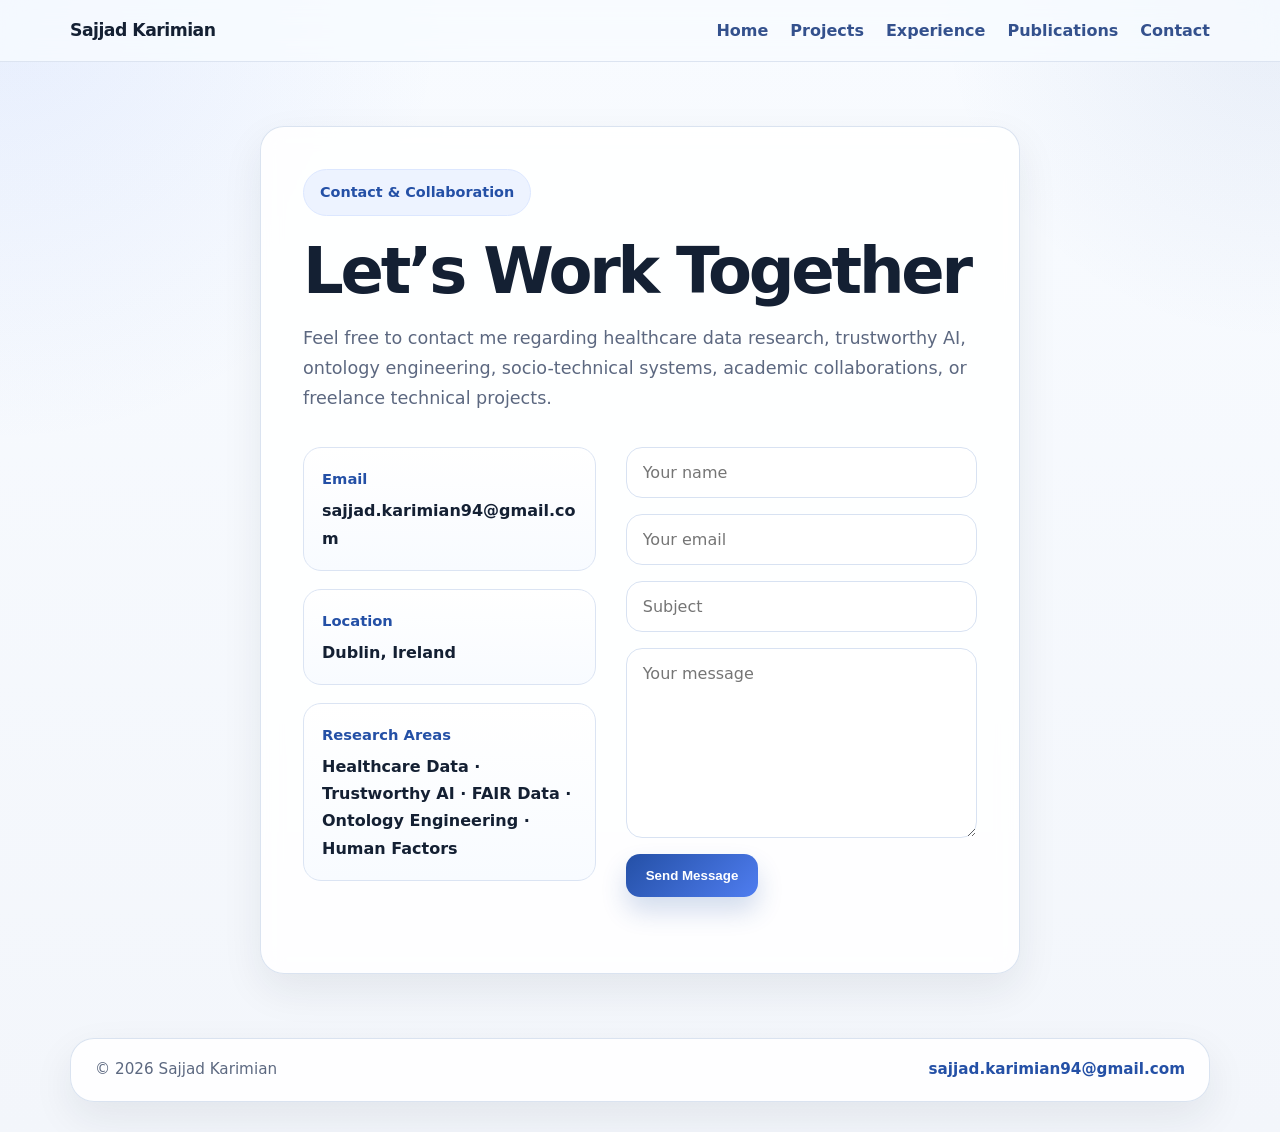
==== contact.html @ b82ec6d5 "Create contact.html" ====
<!DOCTYPE html>
<html lang="en">
<head>
  <meta charset="UTF-8" />
  <meta name="viewport" content="width=device-width, initial-scale=1.0" />

  <title>Contact | Sajjad Karimian</title>

  <meta
    name="description"
    content="Contact Sajjad Karimian regarding research collaborations, healthcare data projects, trustworthy AI, and academic opportunities."
  />

  <!-- Open Graph -->
  <meta property="og:title" content="Contact | Sajjad Karimian">
  <meta property="og:description" content="Get in touch regarding research collaborations, projects, and academic opportunities.">
  <meta property="og:image" content="https://sjka.site/images/og-image.png">
  <meta property="og:url" content="https://sjka.site/contact.html">
  <meta property="og:type" content="website">

  <!-- Favicon -->
  <meta name="theme-color" content="#2450a6">
  <link rel="icon" type="image/x-icon" href="/favicon.ico">
  <link rel="icon" type="image/png" sizes="32x32" href="/favicon-32x32.png">
  <link rel="icon" type="image/png" sizes="16x16" href="/favicon-16x16.png">
  <link rel="apple-touch-icon" sizes="180x180" href="/apple-touch-icon.png">

  <style>
    :root {
      --bg: #f4f7fc;
      --surface: rgba(255,255,255,0.88);
      --text: #142033;
      --muted: #5c6880;
      --line: #d9e2f0;
      --accent: #2450a6;
      --accent-2: #4f7df0;
      --shadow: 0 16px 40px rgba(20,32,51,0.08);
      --radius: 24px;
      --max: 1140px;
    }

    * {
      box-sizing: border-box;
    }

    html {
      scroll-behavior: smooth;
    }

    body {
      margin: 0;
      min-height: 100vh;
      display: flex;
      flex-direction: column;
      font-family: Inter, system-ui, sans-serif;
      color: var(--text);
      line-height: 1.7;
      background:
        radial-gradient(circle at top left, rgba(79,125,240,0.10), transparent 26%),
        radial-gradient(circle at top right, rgba(36,80,166,0.08), transparent 20%),
        linear-gradient(180deg, #f8fbff 0%, #f3f6fb 100%);
    }

    a {
      color: var(--accent);
      text-decoration: none;
    }

    .container {
      width: min(calc(100% - 32px), var(--max));
      margin: 0 auto;
    }

    .nav {
      position: sticky;
      top: 0;
      z-index: 1000;
      backdrop-filter: blur(14px);
      background: rgba(248,251,255,0.78);
      border-bottom: 1px solid rgba(217,226,240,0.9);
    }

    .nav-inner {
      display: flex;
      justify-content: space-between;
      align-items: center;
      gap: 18px;
      padding: 16px 0;
    }

    .brand {
      font-size: 1.08rem;
      font-weight: 800;
      color: var(--text);
      letter-spacing: -0.03em;
    }

    .nav-links {
      display: flex;
      gap: 22px;
      flex-wrap: wrap;
    }

    .nav-links a {
      font-weight: 700;
      color: #34518d;
    }

    .nav-links a:hover {
      color: var(--accent);
    }

    main {
      flex: 1;
      padding: 64px 0;
    }

    .card {
      background: var(--surface);
      border: 1px solid rgba(217,226,240,0.95);
      border-radius: var(--radius);
      box-shadow: var(--shadow);
      backdrop-filter: blur(10px);
    }

    .contact-wrapper {
      max-width: 760px;
      margin: 0 auto;
      padding: 42px;
    }

    .eyebrow {
      display: inline-flex;
      align-items: center;
      padding: 10px 16px;
      border-radius: 999px;
      background: #edf3ff;
      color: var(--accent);
      font-weight: 800;
      font-size: 0.9rem;
      margin-bottom: 22px;
      border: 1px solid #dce7ff;
    }

    h1 {
      margin: 0 0 18px;
      font-size: clamp(2.4rem, 5vw, 4rem);
      line-height: 1.06;
      letter-spacing: -0.05em;
    }

    .lead {
      color: var(--muted);
      font-size: 1.1rem;
      max-width: 60ch;
      margin-bottom: 34px;
    }

    .contact-grid {
      display: grid;
      grid-template-columns: 1fr 1.2fr;
      gap: 30px;
      margin-bottom: 34px;
    }

    .contact-info {
      display: flex;
      flex-direction: column;
      gap: 18px;
    }

    .info-card {
      padding: 18px;
      border-radius: 18px;
      border: 1px solid #dbe4f3;
      background: linear-gradient(180deg, #ffffff 0%, #f8fbff 100%);
    }

    .info-title {
      font-size: 0.92rem;
      color: var(--accent);
      font-weight: 800;
      margin-bottom: 6px;
    }

    .info-card p,
    .info-card a {
      margin: 0;
      color: var(--text);
      font-weight: 600;
      word-break: break-word;
    }

    .contact-form {
      display: flex;
      flex-direction: column;
      gap: 16px;
    }

    .input,
    textarea {
      width: 100%;
      padding: 15px 16px;
      border-radius: 16px;
      border: 1px solid #d8e2f2;
      background: #fff;
      font-size: 1rem;
      font-family: inherit;
      color: var(--text);
      transition: border-color 0.2s ease, box-shadow 0.2s ease;
    }

    .input:focus,
    textarea:focus {
      outline: none;
      border-color: #7ea2f6;
      box-shadow: 0 0 0 4px rgba(79,125,240,0.10);
    }

    textarea {
      min-height: 190px;
      resize: vertical;
    }

    .btn {
      display: inline-flex;
      align-items: center;
      justify-content: center;
      width: fit-content;
      padding: 14px 20px;
      border-radius: 14px;
      font-weight: 800;
      border: none;
      cursor: pointer;
      transition: transform 0.18s ease, box-shadow 0.18s ease;
    }

    .btn-primary {
      background: linear-gradient(135deg, var(--accent), var(--accent-2));
      color: #fff;
      box-shadow: 0 14px 26px rgba(36,80,166,0.20);
    }

    .btn:hover {
      transform: translateY(-2px);
    }

    .footer {
      padding: 0 0 30px;
    }

    .footer-card {
      padding: 18px 24px;
      display: flex;
      justify-content: space-between;
      gap: 14px;
      align-items: center;
      color: var(--muted);
      font-size: 0.95rem;
    }

    .footer-card a {
      font-weight: 700;
    }

    @media (max-width: 920px) {
      .contact-grid {
        grid-template-columns: 1fr;
      }

      .contact-wrapper {
        padding: 28px;
      }

      .footer-card {
        flex-direction: column;
        align-items: flex-start;
      }
    }

    @media (max-width: 640px) {
      main {
        padding: 34px 0;
      }

      .contact-wrapper {
        padding: 22px;
      }

      .nav-links {
        gap: 14px;
        font-size: 0.92rem;
      }

      h1 {
        font-size: 2.5rem;
      }

      .btn {
        width: 100%;
      }
    }
  </style>
</head>

<body>

  <header class="nav">
    <div class="container nav-inner">
      <a class="brand" href="index.html">Sajjad Karimian</a>

      <nav class="nav-links">
        <a href="index.html">Home</a>
        <a href="projects.html">Projects</a>
        <a href="experience.html">Experience</a>
        <a href="publications.html">Publications</a>
        <a href="contact.html">Contact</a>
      </nav>
    </div>
  </header>

  <main>
    <div class="container">

      <section class="card contact-wrapper">

        <div class="eyebrow">
          Contact & Collaboration
        </div>

        <h1>Let’s Work Together</h1>

        <p class="lead">
          Feel free to contact me regarding healthcare data research,
          trustworthy AI, ontology engineering, socio-technical systems,
          academic collaborations, or freelance technical projects.
        </p>

        <div class="contact-grid">

          <div class="contact-info">

            <div class="info-card">
              <div class="info-title">Email</div>
              <a href="mailto:sajjad.karimian94@gmail.com">
                sajjad.karimian94@gmail.com
              </a>
            </div>

            <div class="info-card">
              <div class="info-title">Location</div>
              <p>Dublin, Ireland</p>
            </div>

            <div class="info-card">
              <div class="info-title">Research Areas</div>
              <p>
                Healthcare Data · Trustworthy AI · FAIR Data ·
                Ontology Engineering · Human Factors
              </p>
            </div>

          </div>

          <form
            class="contact-form"
            action="https://formspree.io/f/mbdwyvjj"
            method="POST"
          >

            <input
              class="input"
              type="text"
              name="name"
              placeholder="Your name"
              required
            >

            <input
              class="input"
              type="email"
              name="email"
              placeholder="Your email"
              required
            >

            <input
              class="input"
              type="text"
              name="subject"
              placeholder="Subject"
            >

            <textarea
              name="message"
              placeholder="Your message"
              required
            ></textarea>

            <button class="btn btn-primary" type="submit">
              Send Message
            </button>

          </form>

        </div>

      </section>

    </div>
  </main>

  <footer class="footer">
    <div class="container card footer-card">
      <div>© 2026 Sajjad Karimian</div>

      <div>
        <a href="mailto:sajjad.karimian94@gmail.com">
          sajjad.karimian94@gmail.com
        </a>
      </div>
    </div>
  </footer>

</body>
</html>
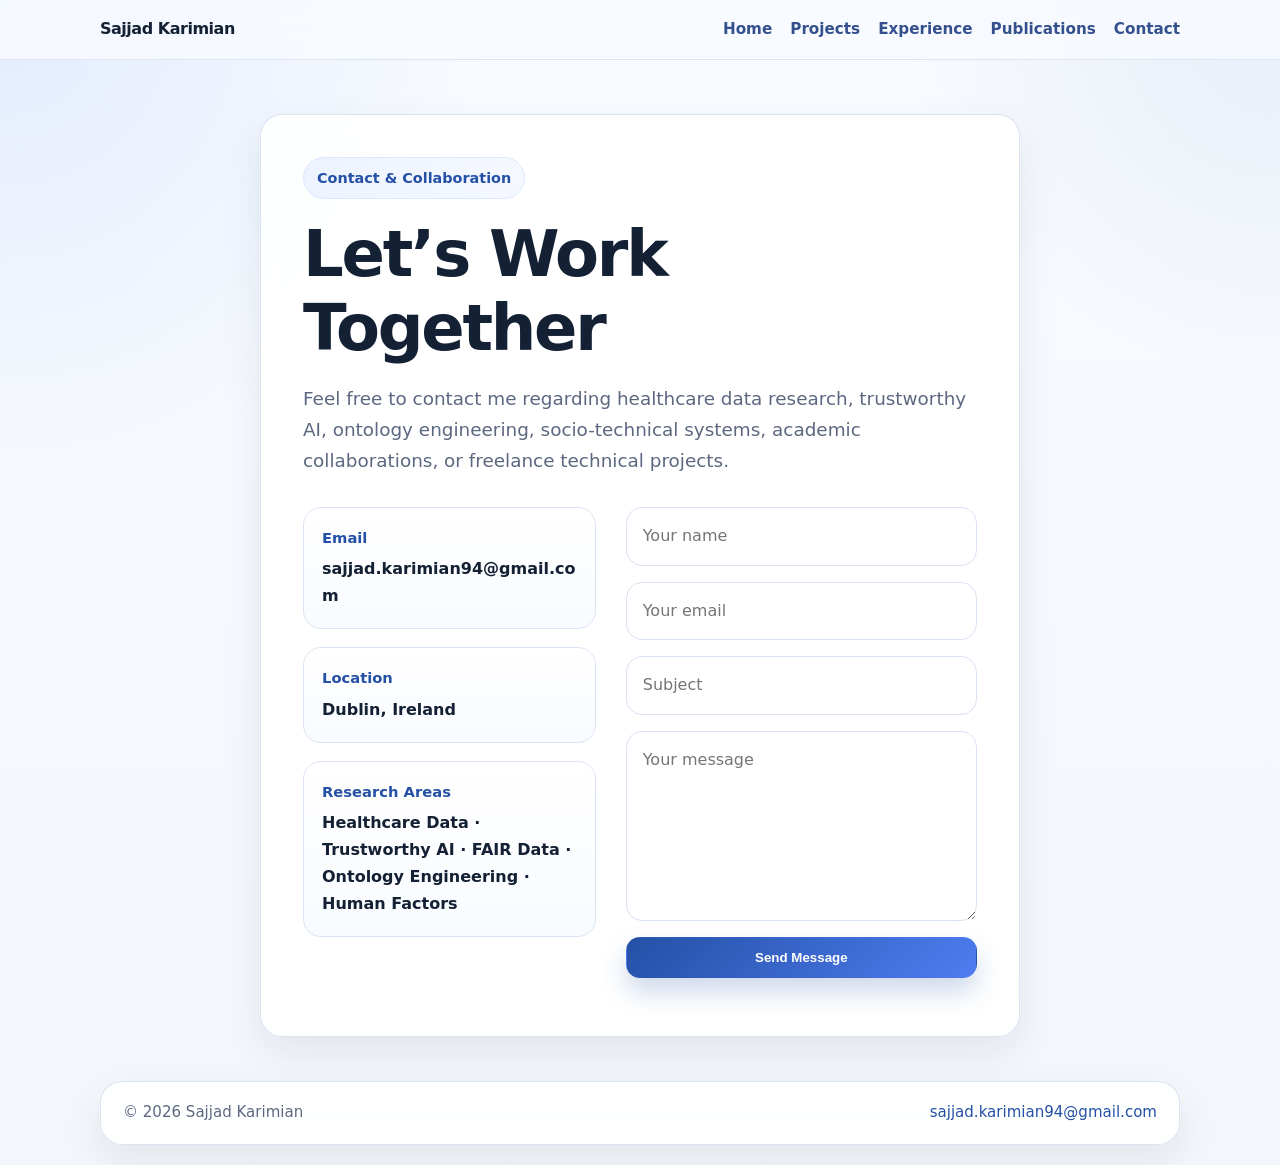
==== commit aa758cbd: "Update contact.html" ====
--- a/contact.html
+++ b/contact.html
@@ -5,162 +5,32 @@
   <meta name="viewport" content="width=device-width, initial-scale=1.0" />
 
   <title>Contact | Sajjad Karimian</title>
-
-  <meta
-    name="description"
-    content="Contact Sajjad Karimian regarding research collaborations, healthcare data projects, trustworthy AI, and academic opportunities."
-  />
-
-  <!-- Open Graph -->
+  <meta name="description" content="Contact Sajjad Karimian regarding research collaborations, healthcare data projects, trustworthy AI, and academic opportunities." />
+
   <meta property="og:title" content="Contact | Sajjad Karimian">
   <meta property="og:description" content="Get in touch regarding research collaborations, projects, and academic opportunities.">
   <meta property="og:image" content="https://sjka.site/images/og-image.png">
   <meta property="og:url" content="https://sjka.site/contact.html">
   <meta property="og:type" content="website">
 
-  <!-- Favicon -->
   <meta name="theme-color" content="#2450a6">
   <link rel="icon" type="image/x-icon" href="/favicon.ico">
-  <link rel="icon" type="image/png" sizes="32x32" href="/favicon-32x32.png">
-  <link rel="icon" type="image/png" sizes="16x16" href="/favicon-16x16.png">
   <link rel="apple-touch-icon" sizes="180x180" href="/apple-touch-icon.png">
 
+  <link rel="stylesheet" href="styles/main.css">
+
   <style>
-    :root {
-      --bg: #f4f7fc;
-      --surface: rgba(255,255,255,0.88);
-      --text: #142033;
-      --muted: #5c6880;
-      --line: #d9e2f0;
-      --accent: #2450a6;
-      --accent-2: #4f7df0;
-      --shadow: 0 16px 40px rgba(20,32,51,0.08);
-      --radius: 24px;
-      --max: 1140px;
-    }
-
-    * {
-      box-sizing: border-box;
-    }
-
-    html {
-      scroll-behavior: smooth;
-    }
-
-    body {
-      margin: 0;
-      min-height: 100vh;
-      display: flex;
-      flex-direction: column;
-      font-family: Inter, system-ui, sans-serif;
-      color: var(--text);
-      line-height: 1.7;
-      background:
-        radial-gradient(circle at top left, rgba(79,125,240,0.10), transparent 26%),
-        radial-gradient(circle at top right, rgba(36,80,166,0.08), transparent 20%),
-        linear-gradient(180deg, #f8fbff 0%, #f3f6fb 100%);
-    }
-
-    a {
-      color: var(--accent);
-      text-decoration: none;
-    }
-
-    .container {
-      width: min(calc(100% - 32px), var(--max));
-      margin: 0 auto;
-    }
-
-    .nav {
-      position: sticky;
-      top: 0;
-      z-index: 1000;
-      backdrop-filter: blur(14px);
-      background: rgba(248,251,255,0.78);
-      border-bottom: 1px solid rgba(217,226,240,0.9);
-    }
-
-    .nav-inner {
-      display: flex;
-      justify-content: space-between;
-      align-items: center;
-      gap: 18px;
-      padding: 16px 0;
-    }
-
-    .brand {
-      font-size: 1.08rem;
-      font-weight: 800;
-      color: var(--text);
-      letter-spacing: -0.03em;
-    }
-
-    .nav-links {
-      display: flex;
-      gap: 22px;
-      flex-wrap: wrap;
-    }
-
-    .nav-links a {
-      font-weight: 700;
-      color: #34518d;
-    }
-
-    .nav-links a:hover {
-      color: var(--accent);
-    }
-
-    main {
-      flex: 1;
-      padding: 64px 0;
-    }
-
-    .card {
-      background: var(--surface);
-      border: 1px solid rgba(217,226,240,0.95);
-      border-radius: var(--radius);
-      box-shadow: var(--shadow);
-      backdrop-filter: blur(10px);
-    }
-
     .contact-wrapper {
       max-width: 760px;
       margin: 0 auto;
       padding: 42px;
     }
 
-    .eyebrow {
-      display: inline-flex;
-      align-items: center;
-      padding: 10px 16px;
-      border-radius: 999px;
-      background: #edf3ff;
-      color: var(--accent);
-      font-weight: 800;
-      font-size: 0.9rem;
-      margin-bottom: 22px;
-      border: 1px solid #dce7ff;
-    }
-
-    h1 {
-      margin: 0 0 18px;
-      font-size: clamp(2.4rem, 5vw, 4rem);
-      line-height: 1.06;
-      letter-spacing: -0.05em;
-    }
-
-    .lead {
-      color: var(--muted);
-      font-size: 1.1rem;
-      max-width: 60ch;
-      margin-bottom: 34px;
-    }
-
     .contact-grid {
       display: grid;
       grid-template-columns: 1fr 1.2fr;
       gap: 30px;
-      margin-bottom: 34px;
+      margin-top: 30px;
     }
 
     .contact-info {
@@ -198,7 +68,7 @@
     }
 
     .input,
-    textarea {
+    .contact-form textarea {
       width: 100%;
       padding: 15px 16px;
       border-radius: 16px;
@@ -207,60 +77,28 @@
       font-size: 1rem;
       font-family: inherit;
       color: var(--text);
-      transition: border-color 0.2s ease, box-shadow 0.2s ease;
     }
 
     .input:focus,
-    textarea:focus {
+    .contact-form textarea:focus {
       outline: none;
       border-color: #7ea2f6;
-      box-shadow: 0 0 0 4px rgba(79,125,240,0.10);
-    }
-
-    textarea {
+      box-shadow: 0 0 0 4px rgba(79, 125, 240, 0.10);
+    }
+
+    .contact-form textarea {
       min-height: 190px;
       resize: vertical;
     }
 
-    .btn {
-      display: inline-flex;
-      align-items: center;
-      justify-content: center;
-      width: fit-content;
-      padding: 14px 20px;
-      border-radius: 14px;
-      font-weight: 800;
-      border: none;
-      cursor: pointer;
-      transition: transform 0.18s ease, box-shadow 0.18s ease;
-    }
-
-    .btn-primary {
-      background: linear-gradient(135deg, var(--accent), var(--accent-2));
-      color: #fff;
-      box-shadow: 0 14px 26px rgba(36,80,166,0.20);
-    }
-
-    .btn:hover {
-      transform: translateY(-2px);
-    }
-
-    .footer {
-      padding: 0 0 30px;
-    }
-
-    .footer-card {
-      padding: 18px 24px;
-      display: flex;
-      justify-content: space-between;
-      gap: 14px;
-      align-items: center;
-      color: var(--muted);
-      font-size: 0.95rem;
-    }
-
-    .footer-card a {
+    .form-status {
+      margin: 0;
       font-weight: 700;
+      color: var(--accent);
+    }
+
+    .form-status.error {
+      color: #b42318;
     }
 
     @media (max-width: 920px) {
@@ -271,40 +109,17 @@
       .contact-wrapper {
         padding: 28px;
       }
-
-      .footer-card {
-        flex-direction: column;
-        align-items: flex-start;
-      }
     }
 
     @media (max-width: 640px) {
-      main {
-        padding: 34px 0;
-      }
-
       .contact-wrapper {
         padding: 22px;
       }
-
-      .nav-links {
-        gap: 14px;
-        font-size: 0.92rem;
-      }
-
-      h1 {
-        font-size: 2.5rem;
-      }
-
-      .btn {
-        width: 100%;
-      }
     }
   </style>
 </head>
 
 <body>
-
   <header class="nav">
     <div class="container nav-inner">
       <a class="brand" href="index.html">Sajjad Karimian</a>
@@ -320,31 +135,23 @@
   </header>
 
   <main>
-    <div class="container">
-
-      <section class="card contact-wrapper">
-
-        <div class="eyebrow">
-          Contact & Collaboration
-        </div>
+    <section class="hero">
+      <div class="container card contact-wrapper">
+        <div class="eyebrow">Contact & Collaboration</div>
 
         <h1>Let’s Work Together</h1>
 
-        <p class="lead">
-          Feel free to contact me regarding healthcare data research,
-          trustworthy AI, ontology engineering, socio-technical systems,
-          academic collaborations, or freelance technical projects.
+        <p class="subtitle">
+          Feel free to contact me regarding healthcare data research, trustworthy AI,
+          ontology engineering, socio-technical systems, academic collaborations,
+          or freelance technical projects.
         </p>
 
         <div class="contact-grid">
-
           <div class="contact-info">
-
             <div class="info-card">
               <div class="info-title">Email</div>
-              <a href="mailto:sajjad.karimian94@gmail.com">
-                sajjad.karimian94@gmail.com
-              </a>
+              <a href="mailto:sajjad.karimian94@gmail.com">sajjad.karimian94@gmail.com</a>
             </div>
 
             <div class="info-card">
@@ -359,15 +166,9 @@
                 Ontology Engineering · Human Factors
               </p>
             </div>
-
           </div>
 
-          <form
-            class="contact-form"
-            action="https://formspree.io/f/mbdwyvjj"
-            method="POST"
-          >
-
+          <form id="contact-form" class="contact-form">
             <input
               class="input"
               type="text"
@@ -397,30 +198,65 @@
               required
             ></textarea>
 
-            <button class="btn btn-primary" type="submit">
+            <button id="submit-button" class="btn btn-primary" type="submit">
               Send Message
             </button>
 
+            <p id="form-status" class="form-status"></p>
           </form>
-
         </div>
-
-      </section>
-
-    </div>
+      </div>
+    </section>
   </main>
 
   <footer class="footer">
     <div class="container card footer-card">
       <div>© 2026 Sajjad Karimian</div>
-
       <div>
-        <a href="mailto:sajjad.karimian94@gmail.com">
-          sajjad.karimian94@gmail.com
-        </a>
+        <a href="mailto:sajjad.karimian94@gmail.com">sajjad.karimian94@gmail.com</a>
       </div>
     </div>
   </footer>
 
+  <script>
+    const form = document.getElementById("contact-form");
+    const status = document.getElementById("form-status");
+    const button = document.getElementById("submit-button");
+
+    form.addEventListener("submit", async function (event) {
+      event.preventDefault();
+
+      const data = new FormData(form);
+
+      status.textContent = "Sending...";
+      status.classList.remove("error");
+      button.disabled = true;
+      button.textContent = "Sending...";
+
+      try {
+        const response = await fetch("https://formspree.io/f/mbdwyvjj", {
+          method: "POST",
+          body: data,
+          headers: {
+            "Accept": "application/json"
+          }
+        });
+
+        if (response.ok) {
+          status.textContent = "Message sent successfully. Thank you!";
+          form.reset();
+        } else {
+          status.textContent = "Something went wrong. Please try again or email me directly.";
+          status.classList.add("error");
+        }
+      } catch (error) {
+        status.textContent = "Network error. Please try again or email me directly.";
+        status.classList.add("error");
+      }
+
+      button.disabled = false;
+      button.textContent = "Send Message";
+    });
+  </script>
 </body>
 </html>
--- a/styles/main.css
+++ b/styles/main.css
@@ -0,0 +1,489 @@
+:root {
+  --text: #142033;
+  --muted: #5c6880;
+  --line: #d9e2f0;
+  --accent: #2450a6;
+  --accent-2: #4f7df0;
+  --surface: rgba(255, 255, 255, 0.92);
+  --shadow: 0 16px 40px rgba(20, 32, 51, 0.08);
+  --shadow-soft: 0 10px 24px rgba(36, 80, 166, 0.12);
+  --radius: 22px;
+  --max: 1080px;
+}
+
+* {
+  box-sizing: border-box;
+}
+
+html {
+  scroll-behavior: smooth;
+}
+
+body {
+  margin: 0;
+  min-height: 100dvh;
+  display: flex;
+  flex-direction: column;
+  font-family: Inter, ui-sans-serif, system-ui, -apple-system, BlinkMacSystemFont, "Segoe UI", sans-serif;
+  color: var(--text);
+  line-height: 1.68;
+  background:
+    radial-gradient(circle at top left, rgba(79, 125, 240, 0.12), transparent 28%),
+    radial-gradient(circle at top right, rgba(36, 80, 166, 0.08), transparent 22%),
+    linear-gradient(180deg, #f8fbff 0%, #f3f6fb 100%);
+}
+
+main {
+  flex: 1;
+}
+
+a {
+  color: var(--accent);
+  text-decoration: none;
+}
+
+a:hover {
+  color: #173a7d;
+}
+
+.container {
+  width: min(calc(100% - 32px), var(--max));
+  margin: 0 auto;
+}
+
+.nav {
+  position: sticky;
+  top: 0;
+  z-index: 1000;
+  backdrop-filter: blur(14px);
+  background: rgba(248, 251, 255, 0.82);
+  border-bottom: 1px solid rgba(217, 226, 240, 0.9);
+}
+
+.nav-inner {
+  display: flex;
+  justify-content: space-between;
+  align-items: center;
+  gap: 18px;
+  padding: 16px 0;
+}
+
+.brand {
+  font-weight: 850;
+  color: var(--text);
+  letter-spacing: -0.03em;
+}
+
+.nav-links {
+  display: flex;
+  flex-wrap: wrap;
+  gap: 18px;
+  font-size: 0.95rem;
+}
+
+.nav-links a {
+  color: #34518d;
+  font-weight: 650;
+}
+
+.card {
+  background: var(--surface);
+  border: 1px solid rgba(217, 226, 240, 0.95);
+  border-radius: var(--radius);
+  box-shadow: var(--shadow);
+  backdrop-filter: blur(10px);
+}
+
+.hero {
+  padding: 54px 0 26px;
+}
+
+.hero-card {
+  padding: 42px;
+}
+
+.hero-profile {
+  display: grid;
+  grid-template-columns: 190px 1fr;
+  gap: 34px;
+  align-items: center;
+}
+
+.profile-photo {
+  width: 190px;
+  height: 190px;
+  border-radius: 28px;
+  object-fit: cover;
+  border: 1px solid var(--line);
+  box-shadow: var(--shadow-soft);
+}
+
+.eyebrow {
+  display: inline-flex;
+  padding: 8px 13px;
+  border-radius: 999px;
+  background: linear-gradient(90deg, #edf3ff, #f5f8ff);
+  color: var(--accent);
+  border: 1px solid #dce8ff;
+  font-weight: 800;
+  font-size: 0.9rem;
+  margin-bottom: 18px;
+}
+
+h1, h2, h3 {
+  margin: 0 0 12px;
+  line-height: 1.16;
+  letter-spacing: -0.035em;
+}
+
+h1 {
+  font-size: clamp(2.5rem, 5vw, 4.7rem);
+}
+
+h2 {
+  font-size: clamp(1.55rem, 2.2vw, 2.25rem);
+}
+
+h3 {
+  font-size: 1.08rem;
+}
+
+.subtitle {
+  font-size: 1.15rem;
+  color: var(--muted);
+  max-width: 68ch;
+  margin-bottom: 20px;
+}
+
+.hero-actions {
+  display: flex;
+  flex-wrap: wrap;
+  gap: 12px;
+  margin-top: 24px;
+}
+
+.btn {
+  display: inline-flex;
+  align-items: center;
+  justify-content: center;
+  padding: 12px 18px;
+  border-radius: 14px;
+  font-weight: 800;
+  border: 1px solid var(--line);
+  transition: transform 0.18s ease, box-shadow 0.18s ease;
+}
+
+.btn:hover {
+  transform: translateY(-2px);
+  text-decoration: none;
+}
+
+.btn-primary {
+  background: linear-gradient(135deg, var(--accent), var(--accent-2));
+  color: #fff;
+  border-color: transparent;
+  box-shadow: 0 14px 26px rgba(36, 80, 166, 0.22);
+}
+
+.btn-secondary {
+  background: #fff;
+  color: var(--text);
+}
+
+section {
+  padding: 14px 0 22px;
+}
+
+.section-card {
+  padding: 30px;
+}
+
+.section-head {
+  margin-bottom: 22px;
+}
+
+.grid-2 {
+  display: grid;
+  grid-template-columns: repeat(2, minmax(0, 1fr));
+  gap: 20px;
+}
+
+.grid-3 {
+  display: grid;
+  grid-template-columns: repeat(3, minmax(0, 1fr));
+  gap: 18px;
+}
+
+.item {
+  padding: 20px;
+  border: 1px solid #dbe4f3;
+  border-radius: 18px;
+  background: linear-gradient(180deg, #fff 0%, #f9fbff 100%);
+  transition: transform 0.18s ease, box-shadow 0.18s ease;
+}
+
+.item:hover {
+  transform: translateY(-2px);
+  box-shadow: var(--shadow-soft);
+}
+
+.kicker {
+  color: var(--accent);
+  font-weight: 800;
+  font-size: 0.9rem;
+  margin-bottom: 7px;
+}
+
+.muted {
+  color: var(--muted);
+}
+
+.list {
+  margin: 10px 0 0;
+  padding-left: 18px;
+}
+
+.tags {
+  display: flex;
+  flex-wrap: wrap;
+  gap: 10px;
+}
+
+.tag {
+  padding: 8px 12px;
+  border-radius: 999px;
+  background: linear-gradient(180deg, #f7faff 0%, #edf3fb 100%);
+  border: 1px solid #d6e0ef;
+  font-size: 0.92rem;
+  color: #31425d;
+}
+
+.pub {
+  padding: 18px 0;
+  border-top: 1px solid var(--line);
+}
+
+.pub:first-child {
+  border-top: 0;
+  padding-top: 0;
+}
+
+.pub a {
+  color: var(--text);
+}
+
+.pub a:hover {
+  color: var(--accent);
+}
+
+.pub-meta {
+  color: var(--muted);
+  font-size: 0.98rem;
+  margin-top: 4px;
+}
+
+.contact-form {
+  display: grid;
+  gap: 14px;
+}
+
+.input, textarea {
+  width: 100%;
+  padding: 13px 14px;
+  border-radius: 14px;
+  border: 1px solid #dbe4f3;
+  font: inherit;
+  color: var(--text);
+  background: #fff;
+}
+
+textarea {
+  min-height: 150px;
+  resize: vertical;
+}
+
+.footer {
+  padding: 18px 0 20px;
+  margin-top: auto;
+  color: var(--muted);
+  font-size: 0.94rem;
+}
+
+.footer-card {
+  padding: 18px 22px;
+  display: flex;
+  justify-content: space-between;
+  gap: 12px;
+  align-items: center;
+}
+
+/* Training */
+.training-group + .training-group {
+  margin-top: 26px;
+}
+
+.training-group-title {
+  font-size: 0.98rem;
+  font-weight: 800;
+  color: var(--accent);
+  margin: 0 0 14px;
+}
+
+.training-grid,
+.training-grid-secondary {
+  display: grid;
+  grid-template-columns: repeat(auto-fit, minmax(260px, 1fr));
+  gap: 18px;
+}
+
+.training-card {
+  padding: 20px;
+  border: 1px solid #dbe4f3;
+  border-radius: 18px;
+  background: linear-gradient(180deg, #fff 0%, #f9fbff 100%);
+  min-height: 170px;
+  display: flex;
+  flex-direction: column;
+  gap: 14px;
+}
+
+.training-card.secondary {
+  opacity: 0.92;
+  border-style: dashed;
+}
+
+.training-icon {
+  width: 42px;
+  height: 42px;
+  border-radius: 12px;
+  display: flex;
+  align-items: center;
+  justify-content: center;
+  background: linear-gradient(180deg, #f4f7ff 0%, #edf3ff 100%);
+  border: 1px solid #dbe5f8;
+  color: var(--accent);
+}
+
+.training-icon svg {
+  width: 22px;
+  height: 22px;
+}
+
+.training-card h3 {
+  font-size: 1rem;
+  line-height: 1.42;
+  margin: 0;
+}
+
+@media (max-width: 920px) {
+  .hero-profile, .grid-2, .grid-3 {
+    grid-template-columns: 1fr;
+  }
+
+  .hero-card, .section-card {
+    padding: 24px;
+  }
+
+  .profile-photo {
+    width: 150px;
+    height: 150px;
+  }
+
+  .footer-card {
+    flex-direction: column;
+    align-items: flex-start;
+  }
+
+  .training-grid,
+  .training-grid-secondary {
+    grid-template-columns: repeat(2, 1fr);
+  }
+}
+
+@media (max-width: 640px) {
+  .nav-inner {
+    align-items: flex-start;
+  }
+
+  .nav-links {
+    gap: 10px 14px;
+    font-size: 0.88rem;
+  }
+
+  .hero {
+    padding-top: 30px;
+  }
+
+  .subtitle {
+    font-size: 1rem;
+  }
+
+  .btn {
+    width: 100%;
+  }
+
+  .hero-actions {
+    display: grid;
+  }
+
+  .training-grid,
+  .training-grid-secondary {
+    grid-template-columns: 1fr;
+  }
+}
+.clean-home {
+  max-width: 900px;
+  margin: 0 auto;
+  padding: 42px;
+}
+
+.home-photo-wrap {
+  display: flex;
+  justify-content: center;
+  margin-bottom: 28px;
+}
+
+.home-photo {
+  width: 220px;
+  height: 220px;
+  border-radius: 28px;
+  object-fit: cover;
+  border: 1px solid var(--line);
+  box-shadow: var(--shadow-soft);
+}
+
+.home-intro {
+  text-align: center;
+}
+
+.home-intro .subtitle {
+  margin-left: auto;
+  margin-right: auto;
+}
+
+.single-action {
+  justify-content: center;
+}
+
+.about-text p {
+  margin-top: 0;
+}
+
+@media (max-width: 640px) {
+  .clean-home {
+    padding: 24px;
+  }
+
+  .home-photo {
+    width: 170px;
+    height: 170px;
+  }
+
+  .home-intro {
+    text-align: left;
+  }
+
+  .single-action {
+    justify-content: stretch;
+  }
+}
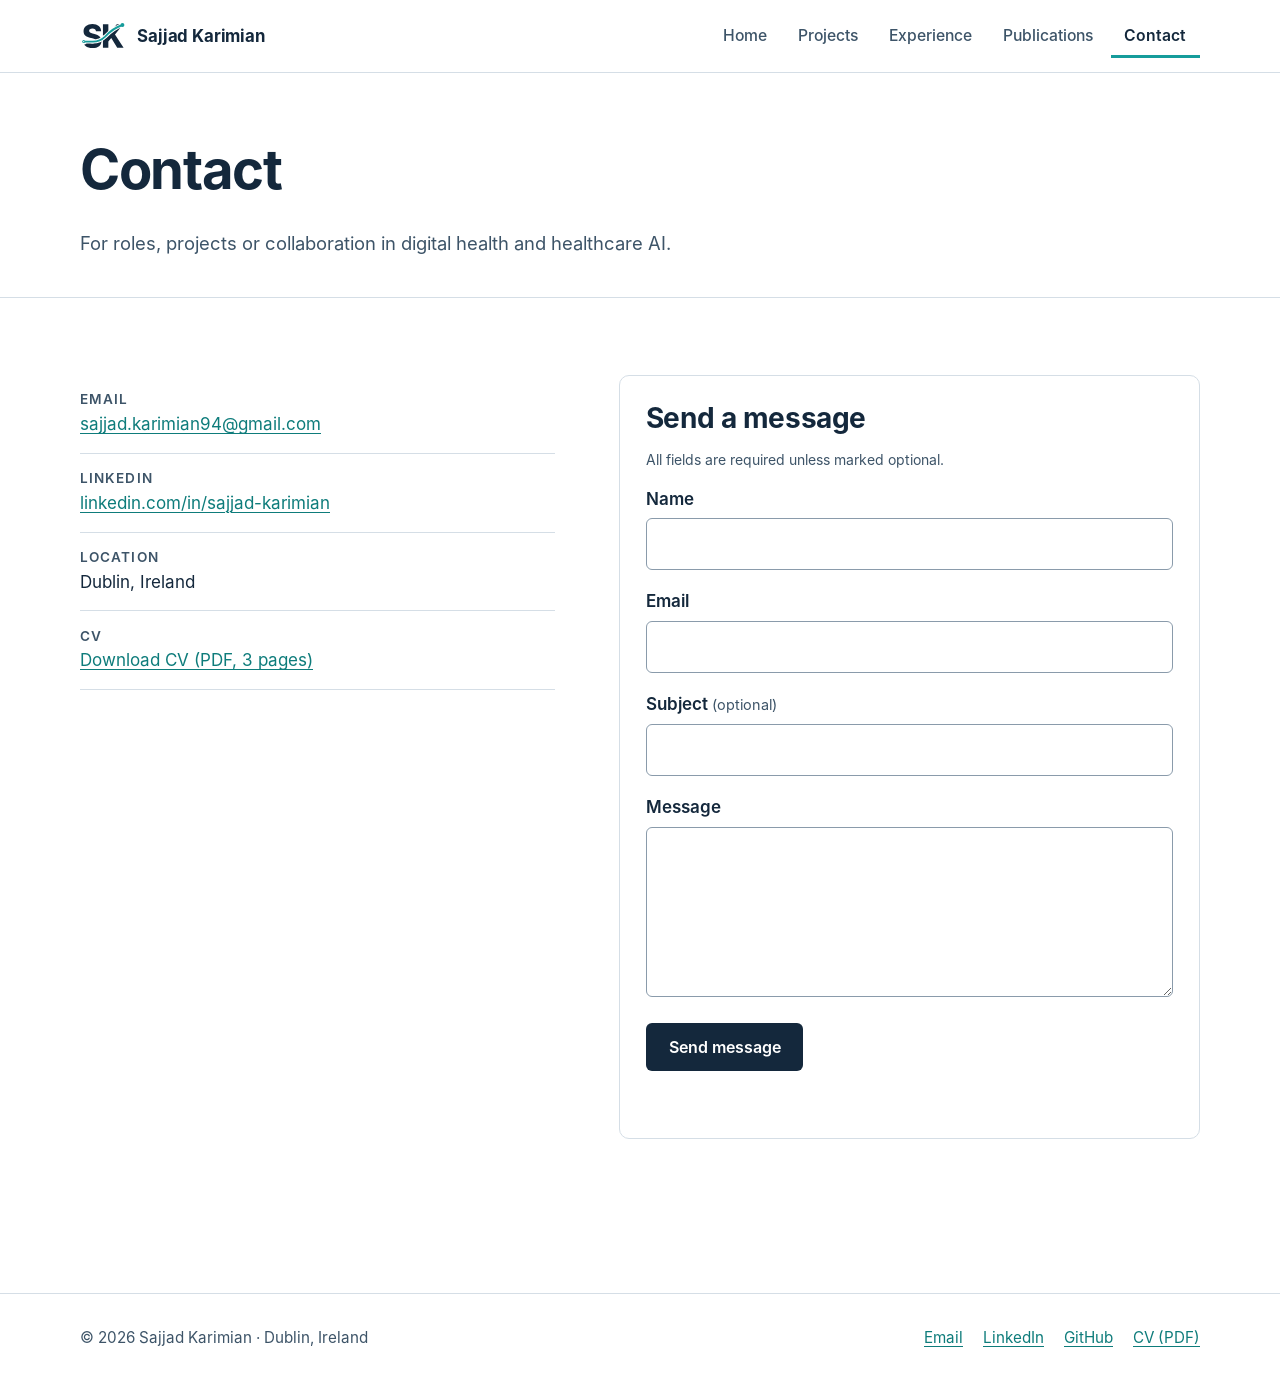
==== commit d0f57e0e: "Redesign site as a portfolio aligned with LinkedIn - New brand: SK monogram, favicon set, navy/teal " ====
--- a/contact.html
+++ b/contact.html
@@ -1,261 +1,115 @@
 <!DOCTYPE html>
 <html lang="en">
 <head>
-  <meta charset="UTF-8" />
-  <meta name="viewport" content="width=device-width, initial-scale=1.0" />
-
+  <meta charset="utf-8">
+  <meta name="viewport" content="width=device-width, initial-scale=1">
   <title>Contact | Sajjad Karimian</title>
-  <meta name="description" content="Contact Sajjad Karimian regarding research collaborations, healthcare data projects, trustworthy AI, and academic opportunities." />
-
+  <meta name="description" content="Contact Sajjad Karimian about Business Analyst, Technical BA and AI implementation roles in digital health.">
+  <link rel="canonical" href="https://www.sjka.site/contact.html">
+  <meta property="og:type" content="website">
+  <meta property="og:site_name" content="Sajjad Karimian">
   <meta property="og:title" content="Contact | Sajjad Karimian">
-  <meta property="og:description" content="Get in touch regarding research collaborations, projects, and academic opportunities.">
-  <meta property="og:image" content="https://sjka.site/images/og-image.png">
-  <meta property="og:url" content="https://sjka.site/contact.html">
-  <meta property="og:type" content="website">
-
-  <meta name="theme-color" content="#2450a6">
-  <link rel="icon" type="image/x-icon" href="/favicon.ico">
-  <link rel="apple-touch-icon" sizes="180x180" href="/apple-touch-icon.png">
-
+  <meta property="og:description" content="Contact Sajjad Karimian about Business Analyst, Technical BA and AI implementation roles in digital health.">
+  <meta property="og:url" content="https://www.sjka.site/contact.html">
+  <meta property="og:image" content="https://www.sjka.site/images/og-image.png">
+  <meta name="twitter:card" content="summary_large_image">
+  <meta name="theme-color" content="#14283C">
+  <link rel="icon" href="/favicon.ico" sizes="any">
+  <link rel="icon" href="/favicon.svg" type="image/svg+xml">
+  <link rel="apple-touch-icon" href="/apple-touch-icon.png">
+  <link rel="manifest" href="/site.webmanifest">
+  <link rel="preload" href="fonts/inter-regular.woff2" as="font" type="font/woff2" crossorigin>
+  <link rel="preload" href="fonts/inter-bold.woff2" as="font" type="font/woff2" crossorigin>
   <link rel="stylesheet" href="styles/main.css">
-
-  <style>
-    .contact-wrapper {
-      max-width: 760px;
-      margin: 0 auto;
-      padding: 42px;
-    }
-
-    .contact-grid {
-      display: grid;
-      grid-template-columns: 1fr 1.2fr;
-      gap: 30px;
-      margin-top: 30px;
-    }
-
-    .contact-info {
-      display: flex;
-      flex-direction: column;
-      gap: 18px;
-    }
-
-    .info-card {
-      padding: 18px;
-      border-radius: 18px;
-      border: 1px solid #dbe4f3;
-      background: linear-gradient(180deg, #ffffff 0%, #f8fbff 100%);
-    }
-
-    .info-title {
-      font-size: 0.92rem;
-      color: var(--accent);
-      font-weight: 800;
-      margin-bottom: 6px;
-    }
-
-    .info-card p,
-    .info-card a {
-      margin: 0;
-      color: var(--text);
-      font-weight: 600;
-      word-break: break-word;
-    }
-
-    .contact-form {
-      display: flex;
-      flex-direction: column;
-      gap: 16px;
-    }
-
-    .input,
-    .contact-form textarea {
-      width: 100%;
-      padding: 15px 16px;
-      border-radius: 16px;
-      border: 1px solid #d8e2f2;
-      background: #fff;
-      font-size: 1rem;
-      font-family: inherit;
-      color: var(--text);
-    }
-
-    .input:focus,
-    .contact-form textarea:focus {
-      outline: none;
-      border-color: #7ea2f6;
-      box-shadow: 0 0 0 4px rgba(79, 125, 240, 0.10);
-    }
-
-    .contact-form textarea {
-      min-height: 190px;
-      resize: vertical;
-    }
-
-    .form-status {
-      margin: 0;
-      font-weight: 700;
-      color: var(--accent);
-    }
-
-    .form-status.error {
-      color: #b42318;
-    }
-
-    @media (max-width: 920px) {
-      .contact-grid {
-        grid-template-columns: 1fr;
-      }
-
-      .contact-wrapper {
-        padding: 28px;
-      }
-    }
-
-    @media (max-width: 640px) {
-      .contact-wrapper {
-        padding: 22px;
-      }
-    }
-  </style>
 </head>
-
 <body>
-  <header class="nav">
-    <div class="container nav-inner">
-      <a class="brand" href="index.html">Sajjad Karimian</a>
-
-      <nav class="nav-links">
-        <a href="index.html">Home</a>
-        <a href="projects.html">Projects</a>
-        <a href="experience.html">Experience</a>
-        <a href="publications.html">Publications</a>
-        <a href="contact.html">Contact</a>
+  <a class="skip-link" href="#main">Skip to main content</a>
+  <header class="site-header">
+    <div class="container header-inner">
+      <a class="brand" href="index.html" aria-label="Sajjad Karimian, home">
+        <img src="images/brand/logo-mark.svg" alt="" width="46" height="27">
+        <span>Sajjad Karimian</span>
+      </a>
+      <nav class="site-nav" aria-label="Main">
+        <ul>
+          <li><a href="index.html">Home</a></li>
+          <li><a href="projects.html">Projects</a></li>
+          <li><a href="experience.html">Experience</a></li>
+          <li><a href="publications.html">Publications</a></li>
+          <li><a href="contact.html" aria-current="page">Contact</a></li>
+        </ul>
       </nav>
     </div>
   </header>
 
-  <main>
-    <section class="hero">
-      <div class="container card contact-wrapper">
-        <div class="eyebrow">Contact & Collaboration</div>
+  <main id="main">
 
-        <h1>Let’s Work Together</h1>
-
-        <p class="subtitle">
-          Feel free to contact me regarding healthcare data research, trustworthy AI,
-          ontology engineering, socio-technical systems, academic collaborations,
-          or freelance technical projects.
-        </p>
-
-        <div class="contact-grid">
-          <div class="contact-info">
-            <div class="info-card">
-              <div class="info-title">Email</div>
-              <a href="mailto:sajjad.karimian94@gmail.com">sajjad.karimian94@gmail.com</a>
-            </div>
-
-            <div class="info-card">
-              <div class="info-title">Location</div>
-              <p>Dublin, Ireland</p>
-            </div>
-
-            <div class="info-card">
-              <div class="info-title">Research Areas</div>
-              <p>
-                Healthcare Data · Trustworthy AI · FAIR Data ·
-                Ontology Engineering · Human Factors
-              </p>
-            </div>
-          </div>
-
-          <form id="contact-form" class="contact-form">
-            <input
-              class="input"
-              type="text"
-              name="name"
-              placeholder="Your name"
-              required
-            >
-
-            <input
-              class="input"
-              type="email"
-              name="email"
-              placeholder="Your email"
-              required
-            >
-
-            <input
-              class="input"
-              type="text"
-              name="subject"
-              placeholder="Subject"
-            >
-
-            <textarea
-              name="message"
-              placeholder="Your message"
-              required
-            ></textarea>
-
-            <button id="submit-button" class="btn btn-primary" type="submit">
-              Send Message
-            </button>
-
-            <p id="form-status" class="form-status"></p>
-          </form>
+    <section class="page-intro">
+      <div class="container">
+        <h1>Contact</h1>
+        <p>For roles, projects or collaboration in digital health and healthcare AI.</p>
+      </div>
+    </section>
+    <section class="section">
+      <div class="container contact-grid">
+        <div>
+          <h2 class="visually-hidden">Contact details</h2>
+          <ul class="contact-details">
+            <li><span class="label">Email</span><a href="mailto:sajjad.karimian94@gmail.com">sajjad.karimian94@gmail.com</a></li>
+            <li><span class="label">LinkedIn</span><a href="https://www.linkedin.com/in/sajjad-karimian">linkedin.com/in/sajjad-karimian</a></li>
+            <li><span class="label">Location</span>Dublin, Ireland</li>
+            <li><span class="label">CV</span><a href="files/Sajjad_Karimian_CV.pdf">Download CV (PDF, 3 pages)</a></li>
+          </ul>
         </div>
+        <form id="contact-form" class="card" novalidate aria-labelledby="form-title">
+          <h2 id="form-title" style="font-size:var(--step-2)">Send a message</h2>
+          <p class="muted small">All fields are required unless marked optional.</p>
+          <div class="form-field"><label for="cf-name">Name</label><input class="input" id="cf-name" name="name" type="text" autocomplete="name" required></div>
+          <div class="form-field"><label for="cf-email">Email</label><input class="input" id="cf-email" name="email" type="email" autocomplete="email" required></div>
+          <div class="form-field"><label for="cf-subject">Subject <span class="hint">(optional)</span></label><input class="input" id="cf-subject" name="subject" type="text"></div>
+          <div class="form-field"><label for="cf-message">Message</label><textarea id="cf-message" name="message" required></textarea></div>
+          <button id="submit-button" class="btn btn-primary" type="submit">Send message</button>
+          <p id="form-status" class="form-status" role="status" aria-live="polite"></p>
+        </form>
       </div>
     </section>
   </main>
 
-  <footer class="footer">
-    <div class="container card footer-card">
-      <div>© 2026 Sajjad Karimian</div>
-      <div>
-        <a href="mailto:sajjad.karimian94@gmail.com">sajjad.karimian94@gmail.com</a>
-      </div>
+  <footer class="site-footer">
+    <div class="container footer-inner">
+      <p style="margin:0">© 2026 Sajjad Karimian · Dublin, Ireland</p>
+      <ul>
+        <li><a href="mailto:sajjad.karimian94@gmail.com">Email</a></li>
+        <li><a href="https://www.linkedin.com/in/sajjad-karimian">LinkedIn</a></li>
+        <li><a href="https://github.com/sajjadkarimian">GitHub</a></li>
+        <li><a href="files/Sajjad_Karimian_CV.pdf">CV (PDF)</a></li>
+      </ul>
     </div>
   </footer>
-
   <script>
     const form = document.getElementById("contact-form");
-    const status = document.getElementById("form-status");
+    const statusEl = document.getElementById("form-status");
     const button = document.getElementById("submit-button");
-
-    form.addEventListener("submit", async function (event) {
+    form.addEventListener("submit", async (event) => {
       event.preventDefault();
-
-      const data = new FormData(form);
-
-      status.textContent = "Sending...";
-      status.classList.remove("error");
-      button.disabled = true;
-      button.textContent = "Sending...";
-
+      statusEl.className = "form-status";
+      const invalid = [...form.querySelectorAll("[required]")].find((f) => !f.checkValidity());
+      form.querySelectorAll("[required]").forEach((f) => f.setAttribute("aria-invalid", String(!f.checkValidity())));
+      if (invalid) {
+        statusEl.textContent = invalid.type === "email" && invalid.value ? "Please enter a valid email address." : "Please fill in your " + form.querySelector('label[for="' + invalid.id + '"]').textContent.toLowerCase() + ".";
+        statusEl.classList.add("error");
+        invalid.focus();
+        return;
+      }
+      button.disabled = true; button.textContent = "Sending…"; statusEl.textContent = "Sending your message…";
       try {
-        const response = await fetch("https://formspree.io/f/mbdwyvjj", {
-          method: "POST",
-          body: data,
-          headers: {
-            "Accept": "application/json"
-          }
-        });
-
-        if (response.ok) {
-          status.textContent = "Message sent successfully. Thank you!";
-          form.reset();
-        } else {
-          status.textContent = "Something went wrong. Please try again or email me directly.";
-          status.classList.add("error");
-        }
-      } catch (error) {
-        status.textContent = "Network error. Please try again or email me directly.";
-        status.classList.add("error");
+        const response = await fetch("https://formspree.io/f/mbdwyvjj", { method: "POST", body: new FormData(form), headers: { Accept: "application/json" } });
+        if (response.ok) { statusEl.textContent = "Thank you. Your message has been sent."; statusEl.classList.add("success"); form.reset(); }
+        else { statusEl.textContent = "The message could not be sent. Please email me directly."; statusEl.classList.add("error"); }
+      } catch (e) {
+        statusEl.textContent = "Network error. Please try again or email me directly."; statusEl.classList.add("error");
       }
-
-      button.disabled = false;
-      button.textContent = "Send Message";
+      button.disabled = false; button.textContent = "Send message";
     });
   </script>
 </body>
--- a/styles/main.css
+++ b/styles/main.css
@@ -1,489 +1,258 @@
+/* ==========================================================================
+   sjka.site — design system
+   Brand: navy #14283C · teal #169C9B (graphics only) · teal-dark #0E7C7B (text)
+   Contrast targets: WCAG 2.2 AA minimum for all text and interactive states.
+   ========================================================================== */
+
+@font-face { font-family: "Inter"; src: url("../fonts/inter-regular.woff2") format("woff2"); font-weight: 400; font-style: normal; font-display: swap; }
+@font-face { font-family: "Inter"; src: url("../fonts/inter-medium.woff2") format("woff2"); font-weight: 500; font-style: normal; font-display: swap; }
+@font-face { font-family: "Inter"; src: url("../fonts/inter-semibold.woff2") format("woff2"); font-weight: 600; font-style: normal; font-display: swap; }
+@font-face { font-family: "Inter"; src: url("../fonts/inter-bold.woff2") format("woff2"); font-weight: 700; font-style: normal; font-display: swap; }
+
 :root {
-  --text: #142033;
-  --muted: #5c6880;
-  --line: #d9e2f0;
-  --accent: #2450a6;
-  --accent-2: #4f7df0;
-  --surface: rgba(255, 255, 255, 0.92);
-  --shadow: 0 16px 40px rgba(20, 32, 51, 0.08);
-  --shadow-soft: 0 10px 24px rgba(36, 80, 166, 0.12);
-  --radius: 22px;
-  --max: 1080px;
-}
-
-* {
-  box-sizing: border-box;
-}
-
-html {
-  scroll-behavior: smooth;
-}
-
+  --navy: #14283C;
+  --navy-2: #1E3850;
+  --teal: #169C9B;          /* accents, rules, icons — not for small text */
+  --teal-dark: #0E7C7B;     /* links & button text: 5.0:1 on white */
+  --teal-tint: #E6F4F4;
+  --ink: #14283C;
+  --ink-2: #3D5468;         /* secondary text: 7.9:1 */
+  --line: #D5DEE6;
+  --bg: #FFFFFF;
+  --bg-alt: #F4F7FA;
+  --radius: 10px;
+  --radius-sm: 6px;
+  --shadow: 0 1px 2px rgba(20, 40, 60, .06), 0 4px 16px rgba(20, 40, 60, .06);
+  --max: 1120px;
+  --measure: 68ch;
+  --font: "Inter", system-ui, -apple-system, "Segoe UI", Roboto, sans-serif;
+  --step--1: .875rem;
+  --step-0: 1.0625rem;
+  --step-1: 1.25rem;
+  --step-2: clamp(1.45rem, 1.2rem + 1vw, 1.75rem);
+  --step-3: clamp(1.9rem, 1.4rem + 2vw, 2.6rem);
+  --step-4: clamp(2.3rem, 1.6rem + 3vw, 3.4rem);
+}
+
+*, *::before, *::after { box-sizing: border-box; }
+html { -webkit-text-size-adjust: 100%; scroll-padding-top: 88px; }
 body {
-  margin: 0;
-  min-height: 100dvh;
-  display: flex;
-  flex-direction: column;
-  font-family: Inter, ui-sans-serif, system-ui, -apple-system, BlinkMacSystemFont, "Segoe UI", sans-serif;
-  color: var(--text);
-  line-height: 1.68;
-  background:
-    radial-gradient(circle at top left, rgba(79, 125, 240, 0.12), transparent 28%),
-    radial-gradient(circle at top right, rgba(36, 80, 166, 0.08), transparent 22%),
-    linear-gradient(180deg, #f8fbff 0%, #f3f6fb 100%);
-}
-
-main {
-  flex: 1;
-}
-
-a {
-  color: var(--accent);
-  text-decoration: none;
-}
-
-a:hover {
-  color: #173a7d;
-}
-
-.container {
-  width: min(calc(100% - 32px), var(--max));
-  margin: 0 auto;
-}
-
-.nav {
-  position: sticky;
-  top: 0;
-  z-index: 1000;
-  backdrop-filter: blur(14px);
-  background: rgba(248, 251, 255, 0.82);
-  border-bottom: 1px solid rgba(217, 226, 240, 0.9);
-}
-
-.nav-inner {
-  display: flex;
-  justify-content: space-between;
-  align-items: center;
-  gap: 18px;
-  padding: 16px 0;
-}
-
-.brand {
-  font-weight: 850;
-  color: var(--text);
-  letter-spacing: -0.03em;
-}
-
-.nav-links {
-  display: flex;
-  flex-wrap: wrap;
-  gap: 18px;
-  font-size: 0.95rem;
-}
-
-.nav-links a {
-  color: #34518d;
-  font-weight: 650;
-}
-
-.card {
-  background: var(--surface);
-  border: 1px solid rgba(217, 226, 240, 0.95);
-  border-radius: var(--radius);
-  box-shadow: var(--shadow);
-  backdrop-filter: blur(10px);
-}
-
-.hero {
-  padding: 54px 0 26px;
-}
-
-.hero-card {
-  padding: 42px;
-}
-
-.hero-profile {
-  display: grid;
-  grid-template-columns: 190px 1fr;
-  gap: 34px;
-  align-items: center;
-}
-
-.profile-photo {
-  width: 190px;
-  height: 190px;
-  border-radius: 28px;
-  object-fit: cover;
-  border: 1px solid var(--line);
-  box-shadow: var(--shadow-soft);
-}
-
-.eyebrow {
-  display: inline-flex;
-  padding: 8px 13px;
-  border-radius: 999px;
-  background: linear-gradient(90deg, #edf3ff, #f5f8ff);
-  color: var(--accent);
-  border: 1px solid #dce8ff;
-  font-weight: 800;
-  font-size: 0.9rem;
-  margin-bottom: 18px;
-}
-
-h1, h2, h3 {
-  margin: 0 0 12px;
-  line-height: 1.16;
-  letter-spacing: -0.035em;
-}
-
-h1 {
-  font-size: clamp(2.5rem, 5vw, 4.7rem);
-}
-
-h2 {
-  font-size: clamp(1.55rem, 2.2vw, 2.25rem);
-}
-
-h3 {
-  font-size: 1.08rem;
-}
-
-.subtitle {
-  font-size: 1.15rem;
-  color: var(--muted);
-  max-width: 68ch;
-  margin-bottom: 20px;
-}
-
-.hero-actions {
-  display: flex;
-  flex-wrap: wrap;
-  gap: 12px;
-  margin-top: 24px;
-}
-
-.btn {
-  display: inline-flex;
-  align-items: center;
-  justify-content: center;
-  padding: 12px 18px;
-  border-radius: 14px;
-  font-weight: 800;
-  border: 1px solid var(--line);
-  transition: transform 0.18s ease, box-shadow 0.18s ease;
-}
-
-.btn:hover {
-  transform: translateY(-2px);
-  text-decoration: none;
-}
-
-.btn-primary {
-  background: linear-gradient(135deg, var(--accent), var(--accent-2));
-  color: #fff;
-  border-color: transparent;
-  box-shadow: 0 14px 26px rgba(36, 80, 166, 0.22);
-}
-
-.btn-secondary {
-  background: #fff;
-  color: var(--text);
-}
-
-section {
-  padding: 14px 0 22px;
-}
-
-.section-card {
-  padding: 30px;
-}
-
-.section-head {
-  margin-bottom: 22px;
-}
-
-.grid-2 {
-  display: grid;
-  grid-template-columns: repeat(2, minmax(0, 1fr));
-  gap: 20px;
-}
-
-.grid-3 {
-  display: grid;
-  grid-template-columns: repeat(3, minmax(0, 1fr));
-  gap: 18px;
-}
-
-.item {
-  padding: 20px;
-  border: 1px solid #dbe4f3;
-  border-radius: 18px;
-  background: linear-gradient(180deg, #fff 0%, #f9fbff 100%);
-  transition: transform 0.18s ease, box-shadow 0.18s ease;
-}
-
-.item:hover {
-  transform: translateY(-2px);
-  box-shadow: var(--shadow-soft);
-}
-
-.kicker {
-  color: var(--accent);
-  font-weight: 800;
-  font-size: 0.9rem;
-  margin-bottom: 7px;
-}
-
-.muted {
-  color: var(--muted);
-}
-
-.list {
-  margin: 10px 0 0;
-  padding-left: 18px;
-}
-
-.tags {
-  display: flex;
-  flex-wrap: wrap;
-  gap: 10px;
-}
-
-.tag {
-  padding: 8px 12px;
-  border-radius: 999px;
-  background: linear-gradient(180deg, #f7faff 0%, #edf3fb 100%);
-  border: 1px solid #d6e0ef;
-  font-size: 0.92rem;
-  color: #31425d;
-}
-
-.pub {
-  padding: 18px 0;
-  border-top: 1px solid var(--line);
-}
-
-.pub:first-child {
-  border-top: 0;
-  padding-top: 0;
-}
-
-.pub a {
-  color: var(--text);
-}
-
-.pub a:hover {
-  color: var(--accent);
-}
-
-.pub-meta {
-  color: var(--muted);
-  font-size: 0.98rem;
-  margin-top: 4px;
-}
-
-.contact-form {
-  display: grid;
-  gap: 14px;
-}
-
-.input, textarea {
-  width: 100%;
-  padding: 13px 14px;
-  border-radius: 14px;
-  border: 1px solid #dbe4f3;
-  font: inherit;
-  color: var(--text);
-  background: #fff;
-}
-
-textarea {
-  min-height: 150px;
-  resize: vertical;
-}
-
-.footer {
-  padding: 18px 0 20px;
-  margin-top: auto;
-  color: var(--muted);
-  font-size: 0.94rem;
-}
-
-.footer-card {
-  padding: 18px 22px;
-  display: flex;
-  justify-content: space-between;
-  gap: 12px;
-  align-items: center;
-}
-
-/* Training */
-.training-group + .training-group {
-  margin-top: 26px;
-}
-
-.training-group-title {
-  font-size: 0.98rem;
-  font-weight: 800;
-  color: var(--accent);
-  margin: 0 0 14px;
-}
-
-.training-grid,
-.training-grid-secondary {
-  display: grid;
-  grid-template-columns: repeat(auto-fit, minmax(260px, 1fr));
-  gap: 18px;
-}
-
-.training-card {
-  padding: 20px;
-  border: 1px solid #dbe4f3;
-  border-radius: 18px;
-  background: linear-gradient(180deg, #fff 0%, #f9fbff 100%);
-  min-height: 170px;
-  display: flex;
-  flex-direction: column;
-  gap: 14px;
-}
-
-.training-card.secondary {
-  opacity: 0.92;
-  border-style: dashed;
-}
-
-.training-icon {
-  width: 42px;
-  height: 42px;
-  border-radius: 12px;
-  display: flex;
-  align-items: center;
-  justify-content: center;
-  background: linear-gradient(180deg, #f4f7ff 0%, #edf3ff 100%);
-  border: 1px solid #dbe5f8;
-  color: var(--accent);
-}
-
-.training-icon svg {
-  width: 22px;
-  height: 22px;
-}
-
-.training-card h3 {
-  font-size: 1rem;
-  line-height: 1.42;
-  margin: 0;
-}
-
-@media (max-width: 920px) {
-  .hero-profile, .grid-2, .grid-3 {
-    grid-template-columns: 1fr;
-  }
-
-  .hero-card, .section-card {
-    padding: 24px;
-  }
-
-  .profile-photo {
-    width: 150px;
-    height: 150px;
-  }
-
-  .footer-card {
-    flex-direction: column;
-    align-items: flex-start;
-  }
-
-  .training-grid,
-  .training-grid-secondary {
-    grid-template-columns: repeat(2, 1fr);
-  }
-}
-
-@media (max-width: 640px) {
-  .nav-inner {
-    align-items: flex-start;
-  }
-
-  .nav-links {
-    gap: 10px 14px;
-    font-size: 0.88rem;
-  }
-
-  .hero {
-    padding-top: 30px;
-  }
-
-  .subtitle {
-    font-size: 1rem;
-  }
-
-  .btn {
-    width: 100%;
-  }
-
-  .hero-actions {
-    display: grid;
-  }
-
-  .training-grid,
-  .training-grid-secondary {
-    grid-template-columns: 1fr;
-  }
-}
-.clean-home {
-  max-width: 900px;
-  margin: 0 auto;
-  padding: 42px;
-}
-
-.home-photo-wrap {
-  display: flex;
-  justify-content: center;
-  margin-bottom: 28px;
-}
-
-.home-photo {
-  width: 220px;
-  height: 220px;
-  border-radius: 28px;
-  object-fit: cover;
-  border: 1px solid var(--line);
-  box-shadow: var(--shadow-soft);
-}
-
-.home-intro {
-  text-align: center;
-}
-
-.home-intro .subtitle {
-  margin-left: auto;
-  margin-right: auto;
-}
-
-.single-action {
-  justify-content: center;
-}
-
-.about-text p {
-  margin-top: 0;
-}
-
-@media (max-width: 640px) {
-  .clean-home {
-    padding: 24px;
-  }
-
-  .home-photo {
-    width: 170px;
-    height: 170px;
-  }
-
-  .home-intro {
-    text-align: left;
-  }
-
-  .single-action {
-    justify-content: stretch;
-  }
-}
+  margin: 0; font-family: var(--font); font-size: var(--step-0); line-height: 1.6;
+  color: var(--ink); background: var(--bg); text-rendering: optimizeLegibility;
+  -webkit-font-smoothing: antialiased;
+}
+img { max-width: 100%; height: auto; display: block; }
+h1, h2, h3, h4 { line-height: 1.2; margin: 0 0 .5em; letter-spacing: -0.015em; font-weight: 700; color: var(--navy); }
+h1 { font-size: var(--step-4); letter-spacing: -0.025em; }
+h2 { font-size: var(--step-3); }
+h3 { font-size: var(--step-1); font-weight: 600; letter-spacing: -0.01em; }
+p { margin: 0 0 1em; }
+ul { margin: 0; padding-left: 1.2em; }
+li { margin-bottom: .4em; }
+li::marker { color: var(--teal); }
+strong { font-weight: 600; }
+
+a { color: var(--teal-dark); text-decoration: underline; text-decoration-thickness: 1px; text-underline-offset: 3px; }
+a:hover { color: var(--navy); text-decoration-thickness: 2px; }
+:focus-visible { outline: 3px solid var(--teal); outline-offset: 3px; border-radius: 4px; }
+
+.container { width: min(100% - 2.5rem, var(--max)); margin-inline: auto; }
+.measure { max-width: var(--measure); }
+.muted { color: var(--ink-2); }
+.small { font-size: var(--step--1); }
+.visually-hidden { position: absolute !important; width: 1px; height: 1px; overflow: hidden; clip: rect(0 0 0 0); white-space: nowrap; }
+
+/* Skip link */
+.skip-link { position: absolute; left: 1rem; top: -100px; z-index: 100; background: var(--navy); color: #fff; padding: .75rem 1rem; border-radius: var(--radius-sm); }
+.skip-link:focus { top: 1rem; color: #fff; }
+
+/* Header */
+.site-header { position: sticky; top: 0; z-index: 50; background: rgba(255,255,255,.96); border-bottom: 1px solid var(--line); backdrop-filter: saturate(1.4) blur(6px); }
+.header-inner { display: flex; align-items: center; justify-content: space-between; gap: 1.5rem; min-height: 72px; }
+.brand { display: inline-flex; align-items: center; gap: .7rem; text-decoration: none; color: var(--navy); font-weight: 700; font-size: 1.05rem; letter-spacing: -0.01em; }
+.brand img { width: 46px; height: auto; }
+.brand:hover { color: var(--navy); }
+.site-nav ul { list-style: none; display: flex; gap: .25rem; padding: 0; margin: 0; }
+.site-nav li { margin: 0; }
+.site-nav a { display: block; padding: .6rem .85rem; min-height: 44px; border-radius: var(--radius-sm); color: var(--ink-2); text-decoration: none; font-weight: 500; font-size: .98rem; }
+.site-nav a:hover { color: var(--navy); background: var(--bg-alt); }
+.site-nav a[aria-current="page"] { color: var(--navy); font-weight: 600; box-shadow: inset 0 -3px 0 var(--teal); border-radius: 0; }
+
+@media (max-width: 760px) {
+  .header-inner { flex-wrap: wrap; gap: .25rem; padding: .6rem 0 .2rem; }
+  .site-nav { width: 100%; }
+  .site-nav ul { gap: 0; flex-wrap: wrap; justify-content: space-between; }
+  .site-nav a { padding: .6rem .2rem; font-size: .86rem; white-space: nowrap; }
+}
+
+/* Buttons */
+.btn { display: inline-flex; align-items: center; justify-content: center; gap: .5rem; min-height: 48px; padding: .75rem 1.3rem; border-radius: var(--radius-sm); font-weight: 600; font-size: 1rem; text-decoration: none; border: 2px solid transparent; cursor: pointer; font-family: inherit; line-height: 1.2; }
+.btn-primary { background: var(--navy); color: #fff; }
+.btn-primary:hover { background: var(--navy-2); color: #fff; }
+.btn-secondary { background: #fff; color: var(--navy); border-color: var(--navy); }
+.btn-secondary:hover { background: var(--bg-alt); color: var(--navy); }
+.btn[disabled] { opacity: .6; cursor: progress; }
+.btn-row { display: flex; flex-wrap: wrap; gap: .75rem; }
+
+/* Sections */
+.section { padding: clamp(3.5rem, 6vw, 5.5rem) 0; }
+.section-alt { background: var(--bg-alt); border-block: 1px solid var(--line); }
+.section-head { max-width: var(--measure); margin-bottom: 2.25rem; }
+.section-head p { color: var(--ink-2); font-size: 1.1rem; margin: 0; }
+.eyebrow { display: inline-block; font-size: .8rem; font-weight: 600; letter-spacing: .12em; text-transform: uppercase; color: var(--teal-dark); margin-bottom: .9rem; }
+
+/* Page intro (inner pages) */
+.page-intro { padding: clamp(3rem, 5vw, 4.5rem) 0 clamp(2rem, 3vw, 2.5rem); border-bottom: 1px solid var(--line); }
+.page-intro p { font-size: 1.15rem; color: var(--ink-2); max-width: var(--measure); margin: 0; }
+
+/* Hero */
+.hero { padding: clamp(3rem, 6vw, 5.5rem) 0; }
+.hero-grid { display: grid; grid-template-columns: minmax(0, 1.35fr) minmax(0, .85fr); gap: clamp(2rem, 5vw, 4.5rem); align-items: center; }
+.hero .role { font-size: var(--step-1); font-weight: 600; color: var(--teal-dark); margin: -.15em 0 1.1rem; }
+.hero .lead { font-size: 1.2rem; line-height: 1.55; color: var(--ink); max-width: 36em; }
+.hero .btn-row { margin: 1.75rem 0 1.5rem; }
+.hero-links { display: flex; flex-wrap: wrap; gap: .25rem 1.25rem; padding: 0; list-style: none; font-size: .98rem; }
+.hero-links li { margin: 0; }
+.hero-photo { position: relative; }
+.hero-photo img { width: 100%; aspect-ratio: 4 / 5; object-fit: cover; border-radius: 14px; box-shadow: var(--shadow); }
+.hero-photo figcaption { margin-top: .9rem; font-size: .92rem; color: var(--ink-2); display: flex; flex-wrap: wrap; gap: .2rem 1rem; }
+@media (max-width: 860px) {
+  .hero-grid { grid-template-columns: 1fr; }
+  .hero-photo { max-width: 300px; }
+}
+
+/* Cards & grids */
+.grid-3 { display: grid; grid-template-columns: repeat(3, minmax(0, 1fr)); gap: 1.5rem; }
+.grid-2 { display: grid; grid-template-columns: repeat(2, minmax(0, 1fr)); gap: 1.5rem; }
+@media (max-width: 900px) { .grid-3 { grid-template-columns: 1fr; } }
+@media (max-width: 760px) { .grid-2 { grid-template-columns: 1fr; } }
+.card { background: #fff; border: 1px solid var(--line); border-radius: var(--radius); padding: 1.6rem; }
+.card h3 { margin-bottom: .55rem; }
+.card p:last-child, .card ul:last-child { margin-bottom: 0; }
+.card .tag { font-size: .8rem; font-weight: 600; letter-spacing: .06em; text-transform: uppercase; color: var(--ink-2); margin-bottom: .6rem; display: block; }
+.capability { border-top: 3px solid var(--teal); }
+.capability ul { font-size: .98rem; color: var(--ink-2); }
+
+.work-card { display: flex; flex-direction: column; }
+.work-card .stack { margin-top: auto; padding-top: 1rem; }
+.chips { display: flex; flex-wrap: wrap; gap: .4rem; list-style: none; padding: 0; margin: 0; }
+.chips li { margin: 0; font-size: .82rem; font-weight: 500; color: var(--navy); background: var(--teal-tint); border-radius: 999px; padding: .2rem .65rem; }
+
+/* Project detail */
+.project { border: 1px solid var(--line); border-radius: var(--radius); padding: clamp(1.4rem, 3vw, 2.2rem); background: #fff; margin-bottom: 1.5rem; }
+.project-head { display: flex; flex-wrap: wrap; justify-content: space-between; gap: .5rem 1.5rem; align-items: baseline; margin-bottom: 1rem; }
+.project-head h3 { font-size: var(--step-2); margin: 0; }
+.project dl { display: grid; grid-template-columns: 9rem minmax(0, 1fr); gap: .6rem 1.5rem; margin: 0 0 1.2rem; }
+.project dt { font-weight: 600; color: var(--navy); }
+.project dd { margin: 0; color: var(--ink); }
+.project dd ul { padding-left: 1.1em; }
+@media (max-width: 640px) { .project dl { grid-template-columns: 1fr; gap: .2rem; } .project dd { margin-bottom: .7rem; } }
+.link-row { display: flex; flex-wrap: wrap; gap: .5rem 1.4rem; font-weight: 500; }
+
+/* Timeline */
+.timeline { list-style: none; padding: 0; margin: 0; border-left: 2px solid var(--line); }
+.timeline > li { position: relative; padding: 0 0 2.4rem 2rem; margin: 0; }
+.timeline > li::before { content: ""; position: absolute; left: -8px; top: .45rem; width: 14px; height: 14px; border-radius: 50%; background: #fff; border: 3px solid var(--teal); }
+.timeline > li:last-child { padding-bottom: 0; }
+.tl-meta { font-size: .92rem; color: var(--ink-2); font-weight: 500; margin-bottom: .2rem; font-variant-numeric: tabular-nums; }
+.timeline h3 { margin-bottom: .15rem; }
+.tl-org { color: var(--ink-2); margin-bottom: .7rem; }
+.timeline h4 { font-size: 1rem; color: var(--teal-dark); margin: 1rem 0 .35rem; font-weight: 600; letter-spacing: 0; }
+.timeline ul { max-width: var(--measure); }
+
+/* Two-column layout for skills / education */
+.split { display: grid; grid-template-columns: 15rem minmax(0, 1fr); gap: 2rem 3rem; }
+@media (max-width: 860px) { .split { grid-template-columns: 1fr; gap: 1rem; } }
+.split h2 { font-size: var(--step-2); }
+.skill-groups { display: grid; grid-template-columns: repeat(2, minmax(0, 1fr)); gap: 1.25rem; }
+@media (max-width: 760px) { .skill-groups { grid-template-columns: 1fr; } }
+.skill-groups h3 { font-size: 1.02rem; margin-bottom: .6rem; }
+
+.plain-list { list-style: none; padding: 0; margin: 0; }
+.plain-list > li { padding: 1rem 0; border-bottom: 1px solid var(--line); margin: 0; }
+.plain-list > li:first-child { padding-top: 0; }
+.plain-list > li:last-child { border-bottom: 0; }
+.row-between { display: flex; flex-wrap: wrap; justify-content: space-between; gap: .25rem 1rem; align-items: baseline; }
+.row-between .when { color: var(--ink-2); font-size: .95rem; font-variant-numeric: tabular-nums; white-space: nowrap; }
+
+/* Publications */
+.pub-list { list-style: none; padding: 0; margin: 0; counter-reset: pub; }
+.pub-list > li { padding: 1.4rem 0; border-bottom: 1px solid var(--line); margin: 0; }
+.pub-list h3 { font-size: 1.12rem; margin-bottom: .35rem; line-height: 1.35; }
+.pub-venue { color: var(--ink-2); font-size: .97rem; margin-bottom: .6rem; }
+.pub-venue em { font-style: italic; }
+.pub-list p { max-width: var(--measure); margin-bottom: .6rem; }
+
+/* Contact */
+.contact-grid { display: grid; grid-template-columns: minmax(0, .9fr) minmax(0, 1.1fr); gap: clamp(2rem, 5vw, 4rem); align-items: start; }
+@media (max-width: 860px) { .contact-grid { grid-template-columns: 1fr; } }
+.contact-details { list-style: none; padding: 0; margin: 0 0 1.5rem; }
+.contact-details li { padding: .9rem 0; border-bottom: 1px solid var(--line); margin: 0; }
+.contact-details .label { display: block; font-size: .85rem; font-weight: 600; color: var(--ink-2); text-transform: uppercase; letter-spacing: .08em; }
+.form-field { margin-bottom: 1.15rem; }
+.form-field label { display: block; font-weight: 600; margin-bottom: .35rem; color: var(--navy); }
+.form-field .hint { font-weight: 400; color: var(--ink-2); font-size: .9rem; }
+.input, textarea { width: 100%; font: inherit; font-size: 1rem; color: var(--ink); padding: .75rem .9rem; min-height: 48px; border: 1.5px solid #8A9BAB; border-radius: var(--radius-sm); background: #fff; }
+textarea { min-height: 170px; resize: vertical; }
+.input:focus, textarea:focus { outline: 3px solid var(--teal); outline-offset: 1px; border-color: var(--navy); }
+.form-status { margin: 1rem 0 0; font-weight: 500; min-height: 1.5em; }
+.form-status.success { color: #11633A; }
+.form-status.error { color: #A3221B; }
+
+/* CTA band */
+.cta-band { background: var(--navy); color: #fff; border-radius: 14px; padding: clamp(2rem, 4vw, 3rem); display: flex; flex-wrap: wrap; align-items: center; justify-content: space-between; gap: 1.5rem; }
+.cta-band h2 { color: #fff; font-size: var(--step-2); margin: 0 0 .35rem; }
+.cta-band p { color: #D3DEE7; margin: 0; max-width: 46ch; }
+.cta-band .btn-primary { background: #fff; color: var(--navy); }
+.cta-band .btn-primary:hover { background: var(--teal-tint); }
+.cta-band .btn-secondary { background: transparent; color: #fff; border-color: #fff; }
+.cta-band .btn-secondary:hover { background: rgba(255,255,255,.1); }
+.cta-band a:focus-visible { outline-color: #fff; }
+
+/* Footer */
+.site-footer { border-top: 1px solid var(--line); padding: 2rem 0; margin-top: clamp(3rem, 6vw, 5rem); color: var(--ink-2); font-size: .95rem; }
+.footer-inner { display: flex; flex-wrap: wrap; justify-content: space-between; align-items: center; gap: 1rem; }
+.footer-inner ul { list-style: none; display: flex; flex-wrap: wrap; gap: .25rem 1.25rem; padding: 0; margin: 0; }
+.footer-inner li { margin: 0; }
+
+@media (prefers-reduced-motion: reduce) {
+  *, *::before, *::after { animation: none !important; transition: none !important; scroll-behavior: auto !important; }
+}
+@media print {
+  .site-header, .site-footer, .skip-link, .cta-band { display: none; }
+  a { color: inherit; }
+}
+
+/* ---------- additions: portfolio v2 ---------- */
+.hero .role-sub { font-size: 1.02rem; font-weight: 500; color: var(--ink-2); margin: -.6rem 0 1.1rem; letter-spacing: .01em; }
+.jump { display: flex; flex-wrap: wrap; gap: .5rem 1.5rem; margin-top: 1.25rem; font-weight: 500; }
+.project-tag { font-size: .8rem; font-weight: 600; letter-spacing: .06em; text-transform: uppercase; color: var(--ink-2); }
+.label-note { margin: -.4rem 0 1rem; padding: .55rem .8rem; background: var(--teal-tint); border-left: 3px solid var(--teal); border-radius: 0 var(--radius-sm) var(--radius-sm) 0; font-size: .95rem; }
+.job-list h3 { font-size: 1.08rem; margin: 0; }
+.kv { display: grid; grid-template-columns: 11rem minmax(0, 1fr); gap: .9rem 1.5rem; margin: 0; }
+.kv dt { font-weight: 600; color: var(--navy); }
+.kv dd { margin: 0; color: var(--ink-2); }
+@media (max-width: 640px) { .kv { grid-template-columns: 1fr; gap: .15rem; } .kv dd { margin-bottom: .8rem; } }
+
+/* Scroll-driven career story */
+.story-wrap { position: relative; max-width: 820px; }
+.story-track { position: absolute; left: 11px; top: 6px; bottom: 6px; width: 3px; background: var(--line); border-radius: 3px; }
+.story-fill { position: absolute; inset: 0; background: var(--teal); border-radius: 3px; transform-origin: top; transform: scaleY(0); }
+.story-list { list-style: none; padding: 0; margin: 0; }
+.story-step { position: relative; padding: 0 0 2.25rem 3rem; margin: 0; }
+.story-step:last-child { padding-bottom: 0; }
+.story-marker { position: absolute; left: 3px; top: 1.35rem; width: 19px; height: 19px; border-radius: 50%; background: #fff; border: 3px solid var(--teal); transition: background-color .3s ease, transform .3s ease; }
+.story-step.is-current .story-marker { background: var(--teal); transform: scale(1.15); }
+.story-card { background: #fff; border: 1px solid var(--line); border-radius: var(--radius); padding: 1.25rem 1.4rem; }
+.story-card h3 { margin: 0 0 .4rem; }
+.story-card p:last-child { margin: 0; color: var(--ink-2); }
+.story-meta { display: flex; flex-wrap: wrap; gap: .35rem .9rem; align-items: center; margin: 0 0 .45rem; font-size: .9rem; font-weight: 600; }
+.story-when { color: var(--teal-dark); font-variant-numeric: tabular-nums; }
+.story-place { color: var(--ink-2); font-weight: 500; }
+.story-place::before { content: ""; display: inline-block; width: 6px; height: 6px; border-radius: 50%; background: var(--ink-2); margin-right: .45rem; vertical-align: middle; opacity: .6; }
+.story-step[data-move] .story-card { border-color: var(--teal); box-shadow: 0 0 0 1px var(--teal); }
+.story-step[data-move]::before { content: "Iran → Ireland"; display: inline-block; margin: 0 0 .75rem; font-size: .78rem; font-weight: 600; letter-spacing: .08em; text-transform: uppercase; color: var(--navy); background: var(--teal-tint); padding: .25rem .6rem; border-radius: 999px; }
+.story-js .story-step .story-card { opacity: 0; transform: translateY(24px); transition: opacity .6s ease, transform .6s ease; }
+.story-js .story-step.is-visible .story-card { opacity: 1; transform: none; }
+@media (prefers-reduced-motion: reduce) { .story-js .story-step .story-card { opacity: 1; transform: none; } }
+.story-step[data-move] .story-marker { top: 3.95rem; }
